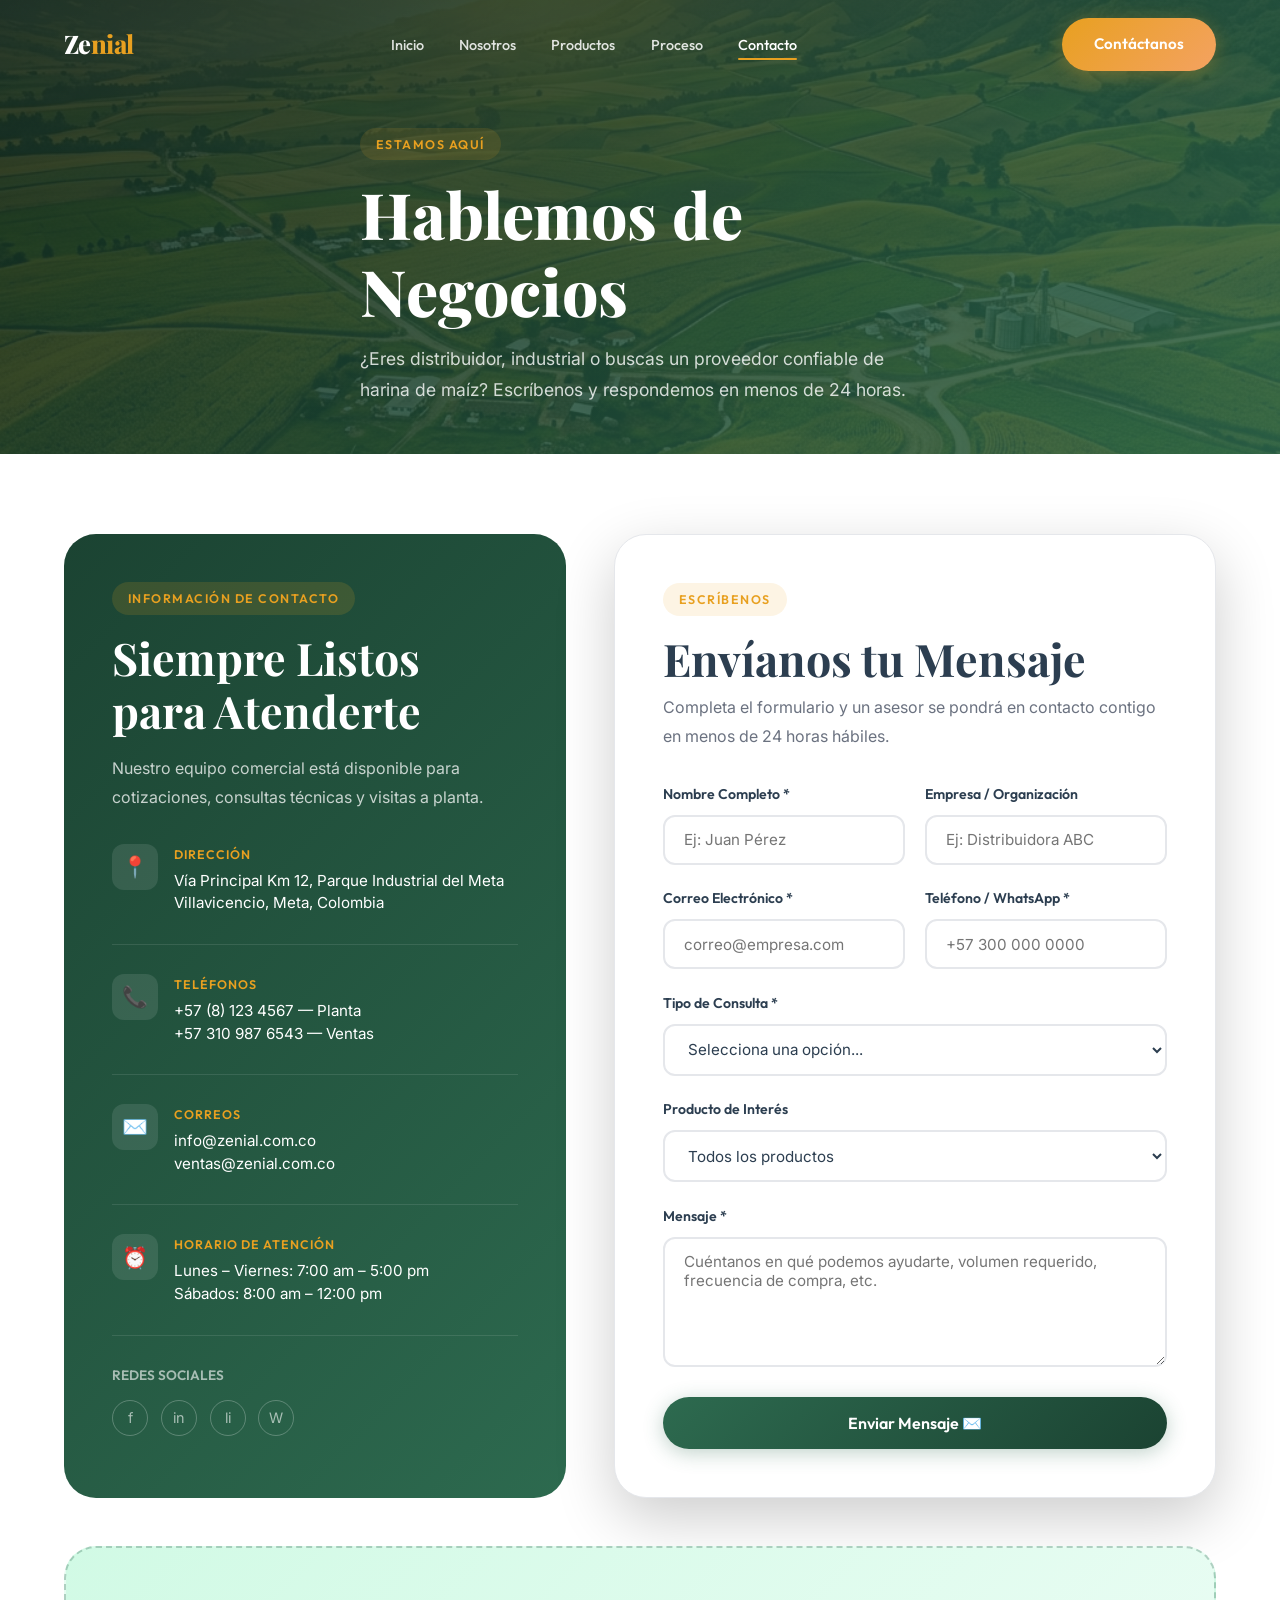
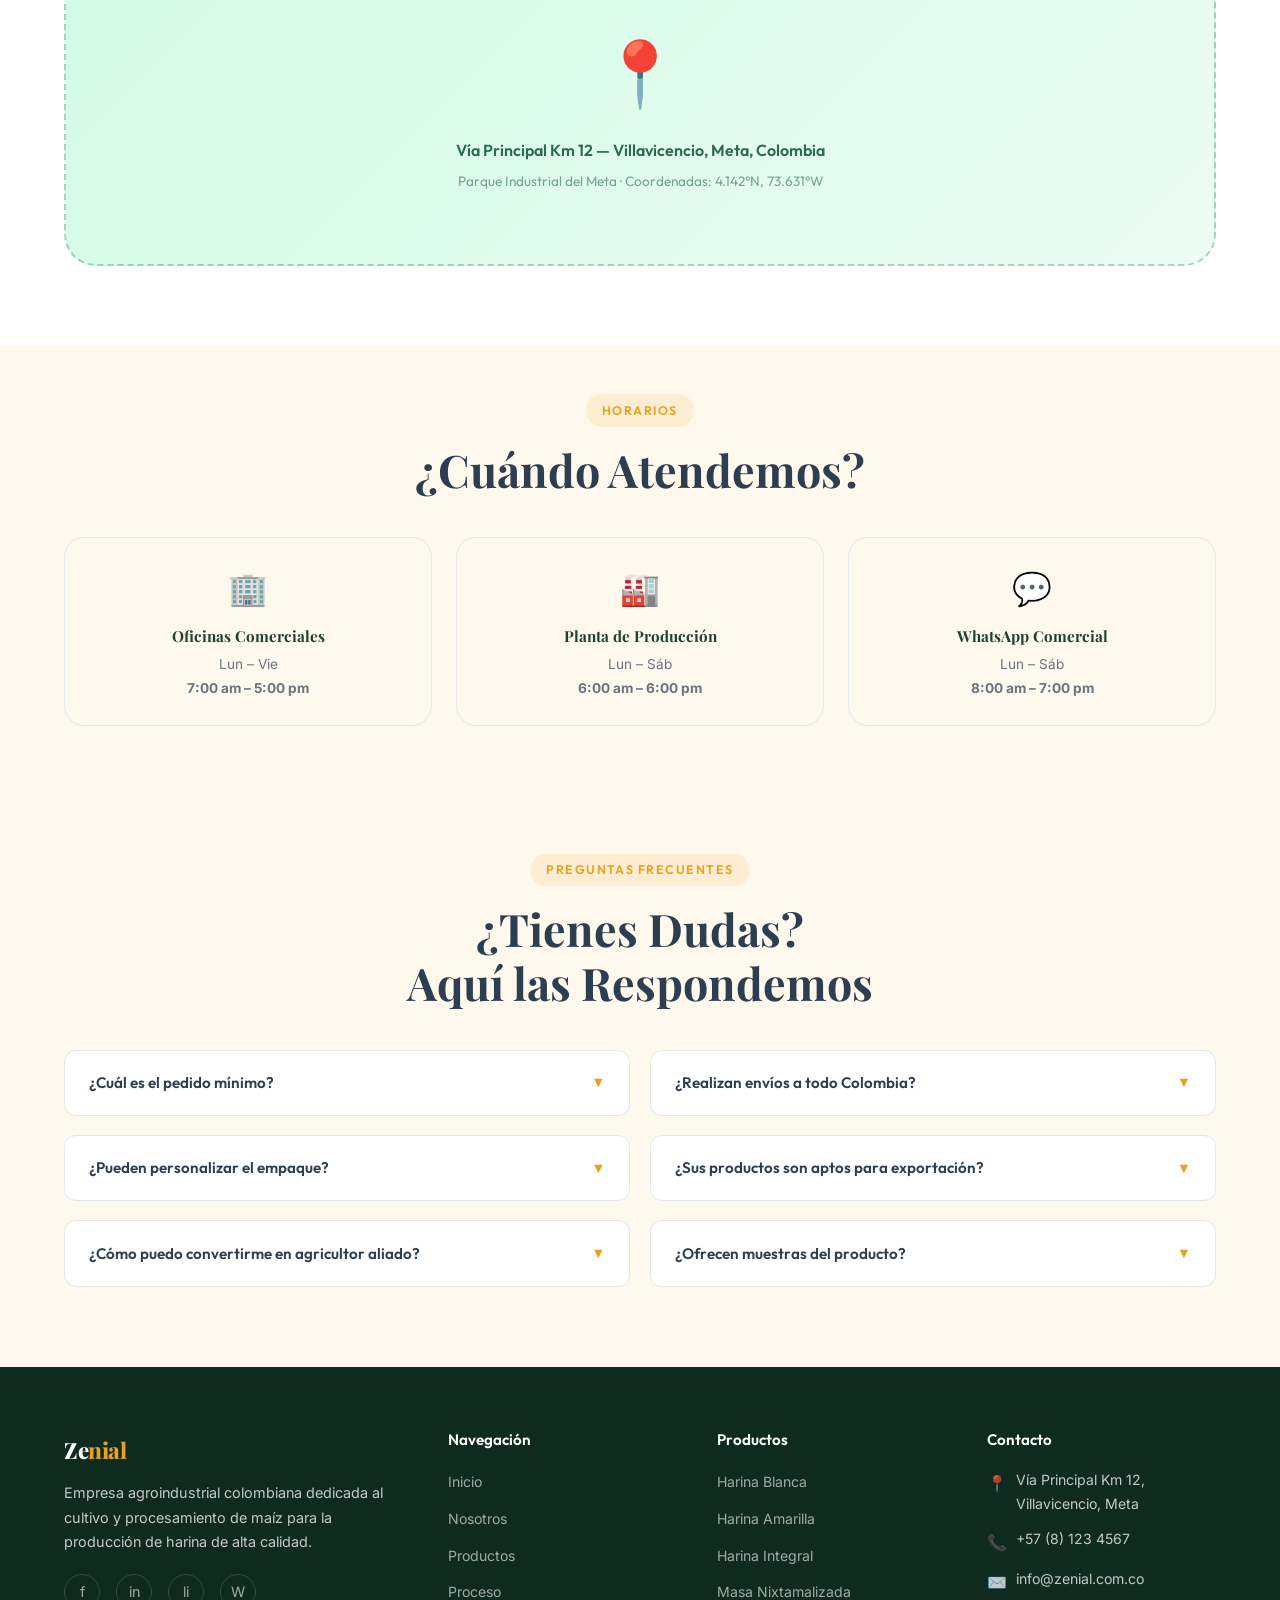
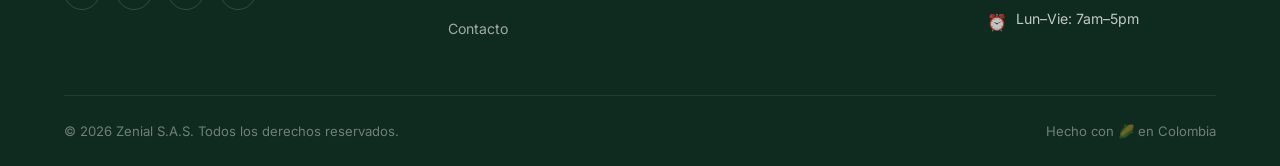
==== contacto.html @ 9efb4933 "first commit" ====
<!DOCTYPE html>
<html lang="es">
<head>
  <meta charset="UTF-8" />
  <meta name="viewport" content="width=device-width, initial-scale=1.0" />
  <meta name="description" content="Contáctanos en Zenial. Solicita cotización, agenda una visita o resuelve tus dudas sobre nuestros productos de harina de maíz." />
  <title>Contacto | Zenial — Hablemos de Negocios</title>
  <link rel="stylesheet" href="css/styles.css" />
  <style>
    .contacto-layout { display:grid; grid-template-columns:1fr 1.2fr; gap:3rem; align-items:start; }
    .contact-info-card {
      background:linear-gradient(135deg,var(--color-dark),var(--color-secondary));
      border-radius:var(--radius-xl); padding:3rem;
      color:var(--color-white); height:100%;
    }
    .contact-info-card h2 { color:var(--color-white); margin-bottom:1rem; }
    .contact-info-card > p { color:rgba(255,255,255,.75); margin-bottom:2rem; }
    .cinfo-item {
      display:flex; align-items:flex-start; gap:1rem;
      margin-bottom:1.8rem;
      padding-bottom:1.8rem;
      border-bottom:1px solid rgba(255,255,255,.1);
    }
    .cinfo-item:last-of-type { border-bottom:none; }
    .cinfo-icon {
      width:46px; height:46px; border-radius:12px;
      background:rgba(255,255,255,.1);
      display:flex; align-items:center; justify-content:center;
      font-size:1.3rem; flex-shrink:0;
    }
    .cinfo-label { font-family:var(--font-accent); font-size:.78rem; font-weight:600; text-transform:uppercase; letter-spacing:.08em; color:var(--color-primary); margin-bottom:.3rem; }
    .cinfo-val   { font-size:.95rem; color:var(--color-white); line-height:1.5; }

    .form-card {
      background:var(--color-white); border-radius:var(--radius-xl);
      box-shadow:var(--shadow-xl); padding:3rem;
      border:1px solid var(--color-border);
    }
    .form-card h2 { margin-bottom:.5rem; }
    .form-card > p { color:var(--color-text-light); margin-bottom:2rem; }

    .mapa-placeholder {
      background:linear-gradient(135deg,#D1FAE5,#ECFDF5);
      border-radius:var(--radius-xl); height:320px;
      display:flex; flex-direction:column; align-items:center; justify-content:center;
      font-size:4rem; color:var(--color-secondary);
      border:2px dashed rgba(45,106,79,.3);
      margin-top:3rem;
    }
    .mapa-placeholder p { font-size:1rem; color:var(--color-secondary); margin-top:.5rem; font-family:var(--font-accent); font-weight:600; }

    .horarios-grid { display:grid; grid-template-columns:repeat(3,1fr); gap:1.5rem; margin-top:2.5rem; }
    .horario-card {
      background:var(--color-light); border-radius:var(--radius-lg);
      padding:1.5rem; text-align:center; border:1px solid var(--color-border);
    }
    .horario-icon { font-size:2rem; margin-bottom:.7rem; }
    .horario-card h4 { font-size:.95rem; margin-bottom:.4rem; color:var(--color-dark); }
    .horario-card p  { font-size:.85rem; color:var(--color-text-light); }

    .faq-section { background:var(--color-light); padding:5rem 0; }
    .faq-grid { display:grid; grid-template-columns:1fr 1fr; gap:1.2rem; margin-top:2.5rem; }
    .faq-item {
      background:var(--color-white); border-radius:var(--radius-md);
      border:1px solid var(--color-border); overflow:hidden;
    }
    .faq-question {
      display:flex; align-items:center; justify-content:space-between;
      padding:1.2rem 1.5rem; cursor:pointer;
      font-family:var(--font-accent); font-weight:600; font-size:.95rem;
      transition:var(--transition);
    }
    .faq-question:hover { background:var(--color-light); }
    .faq-question .faq-arrow { transition:var(--transition); font-size:.9rem; color:var(--color-primary); }
    .faq-item.open .faq-question { color:var(--color-secondary); }
    .faq-item.open .faq-arrow  { transform:rotate(180deg); }
    .faq-answer {
      max-height:0; overflow:hidden; transition:max-height .35s ease;
      padding:0 1.5rem; font-size:.9rem; color:var(--color-text-light); line-height:1.7;
    }
    .faq-item.open .faq-answer { max-height:200px; padding:0 1.5rem 1.2rem; }
  </style>
</head>
<body>

  <!-- ══ NAVBAR ══ -->
  <nav class="navbar scrolled" id="navbar">
    <div class="container">
      <a href="index.html" class="nav-logo">
        <img src="assets/logo.png" alt="Logo Zenial" onerror="this.style.display='none'">
        <span class="nav-logo-text">Ze<span>nial</span></span>
      </a>
      <ul class="nav-links" id="navLinks">
        <li><a href="index.html">Inicio</a></li>
        <li><a href="nosotros.html">Nosotros</a></li>
        <li><a href="productos.html">Productos</a></li>
        <li><a href="proceso.html">Proceso</a></li>
        <li><a href="contacto.html" class="active">Contacto</a></li>
      </ul>
      <a href="contacto.html" class="btn btn-primary nav-cta">Contáctanos</a>
      <button class="hamburger" id="hamburger" aria-label="Menú">
        <span></span><span></span><span></span>
      </button>
    </div>
  </nav>

  <!-- ══ PAGE HERO ══ -->
  <section class="page-hero">
    <div class="container">
      <div class="page-hero-content">
        <span class="section-tag">Estamos Aquí</span>
        <h1>Hablemos de<br>Negocios</h1>
        <p>¿Eres distribuidor, industrial o buscas un proveedor confiable de harina de maíz? Escríbenos y respondemos en menos de 24 horas.</p>
      </div>
    </div>
  </section>

  <!-- ══ CONTACTO PRINCIPAL ══ -->
  <section class="section">
    <div class="container">
      <div class="contacto-layout">

        <!-- Info -->
        <div class="contact-info-card reveal-left">
          <span class="section-tag" style="color:var(--color-primary);background:rgba(232,160,32,.15);">Información de Contacto</span>
          <h2>Siempre Listos<br>para Atenderte</h2>
          <p>Nuestro equipo comercial está disponible para cotizaciones, consultas técnicas y visitas a planta.</p>

          <div class="cinfo-item">
            <div class="cinfo-icon">📍</div>
            <div>
              <div class="cinfo-label">Dirección</div>
              <div class="cinfo-val">Vía Principal Km 12, Parque Industrial del Meta<br>Villavicencio, Meta, Colombia</div>
            </div>
          </div>
          <div class="cinfo-item">
            <div class="cinfo-icon">📞</div>
            <div>
              <div class="cinfo-label">Teléfonos</div>
              <div class="cinfo-val">+57 (8) 123 4567 — Planta<br>+57 310 987 6543 — Ventas</div>
            </div>
          </div>
          <div class="cinfo-item">
            <div class="cinfo-icon">✉️</div>
            <div>
              <div class="cinfo-label">Correos</div>
              <div class="cinfo-val">info@zenial.com.co<br>ventas@zenial.com.co</div>
            </div>
          </div>
          <div class="cinfo-item">
            <div class="cinfo-icon">⏰</div>
            <div>
              <div class="cinfo-label">Horario de Atención</div>
              <div class="cinfo-val">Lunes – Viernes: 7:00 am – 5:00 pm<br>Sábados: 8:00 am – 12:00 pm</div>
            </div>
          </div>

          <div style="margin-top:1rem;">
            <div style="color:rgba(255,255,255,.6);font-size:.85rem;margin-bottom:.8rem;font-family:var(--font-accent);font-weight:600;">REDES SOCIALES</div>
            <div style="display:flex;gap:.8rem;">
              <a href="#" class="social-link" style="border-color:rgba(255,255,255,.25);" aria-label="Facebook">f</a>
              <a href="#" class="social-link" style="border-color:rgba(255,255,255,.25);" aria-label="Instagram">in</a>
              <a href="#" class="social-link" style="border-color:rgba(255,255,255,.25);" aria-label="LinkedIn">li</a>
              <a href="#" class="social-link" style="border-color:rgba(255,255,255,.25);" aria-label="WhatsApp">W</a>
            </div>
          </div>
        </div>

        <!-- Formulario -->
        <div class="form-card reveal-right">
          <span class="section-tag">Escríbenos</span>
          <h2>Envíanos tu Mensaje</h2>
          <p>Completa el formulario y un asesor se pondrá en contacto contigo en menos de 24 horas hábiles.</p>

          <form id="contact-form" novalidate>
            <div class="form-grid">
              <div class="form-group">
                <label for="nombre">Nombre Completo *</label>
                <input type="text" id="nombre" name="nombre" class="form-control" placeholder="Ej: Juan Pérez" required />
              </div>
              <div class="form-group">
                <label for="empresa">Empresa / Organización</label>
                <input type="text" id="empresa" name="empresa" class="form-control" placeholder="Ej: Distribuidora ABC" />
              </div>
            </div>
            <div class="form-grid">
              <div class="form-group">
                <label for="email">Correo Electrónico *</label>
                <input type="email" id="email" name="email" class="form-control" placeholder="correo@empresa.com" required />
              </div>
              <div class="form-group">
                <label for="telefono">Teléfono / WhatsApp *</label>
                <input type="tel" id="telefono" name="telefono" class="form-control" placeholder="+57 300 000 0000" required />
              </div>
            </div>
            <div class="form-group">
              <label for="tipo">Tipo de Consulta *</label>
              <select id="tipo" name="tipo" class="form-control" required>
                <option value="">Selecciona una opción...</option>
                <option value="cotizacion">Solicitud de Cotización</option>
                <option value="distribuidor">Ser Distribuidor</option>
                <option value="visita">Agendar Visita a Planta</option>
                <option value="tecnica">Consulta Técnica</option>
                <option value="agricola">Agricultor Aliado</option>
                <option value="otro">Otro</option>
              </select>
            </div>
            <div class="form-group">
              <label for="producto">Producto de Interés</label>
              <select id="producto" name="producto" class="form-control">
                <option value="">Todos los productos</option>
                <option value="blanca">Harina Precocida Blanca</option>
                <option value="amarilla">Harina Precocida Amarilla</option>
                <option value="integral">Harina Integral</option>
                <option value="nixtamal">Masa Nixtamalizada</option>
                <option value="grits">Grits de Maíz Industrial</option>
              </select>
            </div>
            <div class="form-group">
              <label for="mensaje">Mensaje *</label>
              <textarea id="mensaje" name="mensaje" class="form-control" placeholder="Cuéntanos en qué podemos ayudarte, volumen requerido, frecuencia de compra, etc." required></textarea>
            </div>
            <button type="submit" class="btn btn-green" style="width:100%;justify-content:center;font-size:1rem;padding:1rem;">
              Enviar Mensaje ✉️
            </button>
            <div id="form-message" class="form-msg"></div>
          </form>
        </div>
      </div>

      <!-- Mapa -->
      <div class="mapa-placeholder reveal">
        <span>📍</span>
        <p>Vía Principal Km 12 — Villavicencio, Meta, Colombia</p>
        <p style="font-size:.85rem;color:rgba(45,106,79,.6);font-weight:400;margin-top:.3rem;">Parque Industrial del Meta · Coordenadas: 4.142°N, 73.631°W</p>
      </div>
    </div>
  </section>

  <!-- ══ HORARIOS ══ -->
  <section class="section-sm bg-light">
    <div class="container">
      <div class="text-center reveal" style="margin-bottom:1rem;">
        <span class="section-tag">Horarios</span>
        <h2 class="section-title">¿Cuándo Atendemos?</h2>
      </div>
      <div class="horarios-grid">
        <div class="horario-card reveal">
          <div class="horario-icon">🏢</div>
          <h4>Oficinas Comerciales</h4>
          <p>Lun – Vie<br><strong>7:00 am – 5:00 pm</strong></p>
        </div>
        <div class="horario-card reveal">
          <div class="horario-icon">🏭</div>
          <h4>Planta de Producción</h4>
          <p>Lun – Sáb<br><strong>6:00 am – 6:00 pm</strong></p>
        </div>
        <div class="horario-card reveal">
          <div class="horario-icon">💬</div>
          <h4>WhatsApp Comercial</h4>
          <p>Lun – Sáb<br><strong>8:00 am – 7:00 pm</strong></p>
        </div>
      </div>
    </div>
  </section>

  <!-- ══ FAQ ══ -->
  <section class="faq-section">
    <div class="container">
      <div class="text-center reveal">
        <span class="section-tag">Preguntas Frecuentes</span>
        <h2 class="section-title">¿Tienes Dudas?<br>Aquí las Respondemos</h2>
      </div>
      <div class="faq-grid">
        <div class="faq-item reveal">
          <div class="faq-question">¿Cuál es el pedido mínimo? <span class="faq-arrow">▼</span></div>
          <div class="faq-answer">Para clientes industriales manejamos pedidos desde 500 kg. Para distribuidores minoristas, el mínimo es 25 kg por referencia. Contáctanos para negociar condiciones especiales según volumen.</div>
        </div>
        <div class="faq-item reveal">
          <div class="faq-question">¿Realizan envíos a todo Colombia? <span class="faq-arrow">▼</span></div>
          <div class="faq-answer">Sí, tenemos cobertura nacional a través de nuestra red de distribución propia y alianzas logísticas. Los tiempos de entrega varían entre 2 y 5 días hábiles según la región.</div>
        </div>
        <div class="faq-item reveal">
          <div class="faq-question">¿Pueden personalizar el empaque? <span class="faq-arrow">▼</span></div>
          <div class="faq-answer">Absolutamente. Ofrecemos servicio de maquila con empaque personalizado bajo la marca del cliente para pedidos de 5 toneladas o más. Diseñamos el empaque junto con tu equipo de marketing.</div>
        </div>
        <div class="faq-item reveal">
          <div class="faq-question">¿Sus productos son aptos para exportación? <span class="faq-arrow">▼</span></div>
          <div class="faq-answer">Sí. Contamos con habilitación sanitaria para exportación otorgada por el INVIMA y experiencia exportando a Ecuador, Venezuela, Panamá, Costa Rica y República Dominicana.</div>
        </div>
        <div class="faq-item reveal">
          <div class="faq-question">¿Cómo puedo convertirme en agricultor aliado? <span class="faq-arrow">▼</span></div>
          <div class="faq-answer">Trabajamos con agricultores de la región que cuenten con terrenos propios o arrendados, acceso a agua y disposición para adoptar buenas prácticas agrícolas. Contáctanos para agendar una visita de evaluación sin costo.</div>
        </div>
        <div class="faq-item reveal">
          <div class="faq-question">¿Ofrecen muestras del producto? <span class="faq-arrow">▼</span></div>
          <div class="faq-answer">Sí. Para clientes potenciales con volúmenes de compra superiores a 2 toneladas mensuales, enviamos muestras representativas de cada línea de producto sin costo. El envío puede tener un cargo logístico según la distancia.</div>
        </div>
      </div>
    </div>
  </section>

  <!-- ══ FOOTER ══ -->
  <footer class="footer">
    <div class="container">
      <div class="footer-grid">
        <div class="footer-brand">
          <div class="nav-logo-text">Ze<span style="color:var(--color-primary)">nial</span></div>
          <p>Empresa agroindustrial colombiana dedicada al cultivo y procesamiento de maíz para la producción de harina de alta calidad.</p>
          <div class="footer-socials" style="margin-top:1.2rem;">
            <a href="#" class="social-link" aria-label="Facebook">f</a>
            <a href="#" class="social-link" aria-label="Instagram">in</a>
            <a href="#" class="social-link" aria-label="LinkedIn">li</a>
            <a href="#" class="social-link" aria-label="WhatsApp">W</a>
          </div>
        </div>
        <div class="footer-col">
          <h4>Navegación</h4>
          <ul>
            <li><a href="index.html">Inicio</a></li>
            <li><a href="nosotros.html">Nosotros</a></li>
            <li><a href="productos.html">Productos</a></li>
            <li><a href="proceso.html">Proceso</a></li>
            <li><a href="contacto.html">Contacto</a></li>
          </ul>
        </div>
        <div class="footer-col">
          <h4>Productos</h4>
          <ul>
            <li><a href="productos.html">Harina Blanca</a></li>
            <li><a href="productos.html">Harina Amarilla</a></li>
            <li><a href="productos.html">Harina Integral</a></li>
            <li><a href="productos.html">Masa Nixtamalizada</a></li>
          </ul>
        </div>
        <div class="footer-col">
          <h4>Contacto</h4>
          <div class="footer-contact-item"><span class="icon">📍</span><span>Vía Principal Km 12, Villavicencio, Meta</span></div>
          <div class="footer-contact-item"><span class="icon">📞</span><span>+57 (8) 123 4567</span></div>
          <div class="footer-contact-item"><span class="icon">✉️</span><span>info@zenial.com.co</span></div>
          <div class="footer-contact-item"><span class="icon">⏰</span><span>Lun–Vie: 7am–5pm</span></div>
        </div>
      </div>
      <div class="footer-bottom">
        <span>© 2026 Zenial S.A.S. Todos los derechos reservados.</span>
        <span>Hecho con 🌽 en Colombia</span>
      </div>
    </div>
  </footer>

  <script src="js/main.js"></script>
  <script>
    // FAQ Accordion
    document.querySelectorAll('.faq-question').forEach(q => {
      q.addEventListener('click', () => {
        const item = q.parentElement;
        const wasOpen = item.classList.contains('open');
        document.querySelectorAll('.faq-item').forEach(i => i.classList.remove('open'));
        if (!wasOpen) item.classList.add('open');
      });
    });
  </script>
</body>
</html>
---- css/styles.css ----
/* ===================================================
   ZENIAL — Sistema de Diseño Global
   Paleta: Verde Campo + Dorado Maíz
=================================================== */

/* Google Fonts */
@import url('https://fonts.googleapis.com/css2?family=Playfair+Display:wght@400;600;700;800&family=Inter:wght@300;400;500;600&family=Outfit:wght@300;400;600;700&display=swap');

/* ─── Variables / Tokens ─── */
:root {
  --color-primary:    #E8A020;
  --color-primary-dk: #C07810;
  --color-secondary:  #2D6A4F;
  --color-dark:       #1B4332;
  --color-darker:     #0f2b20;
  --color-accent:     #F4A261;
  --color-light:      #FFF8EC;
  --color-cream:      #FEF3C7;
  --color-text:       #2C3E50;
  --color-text-light: #6B7280;
  --color-white:      #FFFFFF;
  --color-border:     #E5E7EB;

  --font-heading: 'Playfair Display', Georgia, serif;
  --font-body:    'Inter', sans-serif;
  --font-accent:  'Outfit', sans-serif;

  --shadow-sm:  0 1px 3px rgba(0,0,0,.08), 0 1px 2px rgba(0,0,0,.05);
  --shadow-md:  0 4px 16px rgba(0,0,0,.10);
  --shadow-lg:  0 10px 40px rgba(0,0,0,.15);
  --shadow-xl:  0 20px 60px rgba(0,0,0,.20);

  --radius-sm:  6px;
  --radius-md:  12px;
  --radius-lg:  20px;
  --radius-xl:  32px;

  --transition: .3s cubic-bezier(.4,0,.2,1);
  --max-width:  1200px;
}

/* ─── Reset ─── */
*, *::before, *::after { box-sizing: border-box; margin: 0; padding: 0; }
html { scroll-behavior: smooth; font-size: 16px; }
body {
  font-family: var(--font-body);
  color: var(--color-text);
  background: var(--color-white);
  line-height: 1.7;
  overflow-x: hidden;
}
img { max-width: 100%; display: block; }
a  { text-decoration: none; color: inherit; }
ul { list-style: none; }
button { cursor: pointer; border: none; outline: none; background: transparent; }

/* ─── Utilidades ─── */
.container { max-width: var(--max-width); margin: 0 auto; padding: 0 1.5rem; }
.section    { padding: 5rem 0; }
.section-sm { padding: 3rem 0; }
.text-center { text-align: center; }
.text-gold   { color: var(--color-primary); }
.text-green  { color: var(--color-secondary); }
.bg-light    { background: var(--color-light); }
.bg-dark     { background: var(--color-dark); }

/* ─── Tipografía ─── */
h1,h2,h3,h4,h5 { font-family: var(--font-heading); line-height: 1.2; }
h1 { font-size: clamp(2.2rem, 5vw, 4rem); font-weight: 800; }
h2 { font-size: clamp(1.8rem, 3.5vw, 2.8rem); font-weight: 700; }
h3 { font-size: clamp(1.2rem, 2vw, 1.6rem); font-weight: 600; }
p  { font-size: 1rem; line-height: 1.8; }

.section-tag {
  display: inline-block;
  font-family: var(--font-accent);
  font-size: .78rem;
  font-weight: 600;
  letter-spacing: .12em;
  text-transform: uppercase;
  color: var(--color-primary);
  background: rgba(232,160,32,.12);
  padding: .35rem 1rem;
  border-radius: 50px;
  margin-bottom: 1rem;
}

.section-title {
  font-family: var(--font-heading);
  margin-bottom: 1rem;
}

.section-subtitle {
  color: var(--color-text-light);
  font-size: 1.05rem;
  max-width: 600px;
  margin: 0 auto 3rem;
}

/* ─── Botones ─── */
.btn {
  display: inline-flex;
  align-items: center;
  gap: .5rem;
  font-family: var(--font-accent);
  font-weight: 600;
  font-size: .95rem;
  padding: .85rem 2rem;
  border-radius: 50px;
  transition: var(--transition);
  position: relative;
  overflow: hidden;
}
.btn-primary {
  background: linear-gradient(135deg, var(--color-primary), var(--color-accent));
  color: var(--color-white);
  box-shadow: 0 4px 20px rgba(232,160,32,.35);
}
.btn-primary:hover {
  transform: translateY(-2px);
  box-shadow: 0 8px 30px rgba(232,160,32,.5);
}
.btn-outline {
  border: 2px solid var(--color-white);
  color: var(--color-white);
}
.btn-outline:hover {
  background: var(--color-white);
  color: var(--color-dark);
  transform: translateY(-2px);
}
.btn-green {
  background: linear-gradient(135deg, var(--color-secondary), var(--color-dark));
  color: var(--color-white);
  box-shadow: 0 4px 20px rgba(45,106,79,.3);
}
.btn-green:hover { transform: translateY(-2px); box-shadow: 0 8px 30px rgba(45,106,79,.45); }

/* ─── NAVBAR ─── */
.navbar {
  position: fixed;
  top: 0; left: 0; right: 0;
  z-index: 1000;
  padding: 1.1rem 0;
  transition: var(--transition);
}
.navbar.scrolled {
  background: rgba(27,67,50,.96);
  backdrop-filter: blur(16px);
  box-shadow: var(--shadow-md);
  padding: .75rem 0;
}
.navbar .container {
  display: flex;
  align-items: center;
  justify-content: space-between;
}
.nav-logo {
  display: flex;
  align-items: center;
  gap: .75rem;
}
.nav-logo img {
  height: 46px;
  width: auto;
  filter: drop-shadow(0 2px 6px rgba(0,0,0,.3));
}
.nav-logo-text {
  font-family: var(--font-heading);
  font-size: 1.6rem;
  font-weight: 800;
  color: var(--color-white);
  letter-spacing: -.02em;
}
.nav-logo-text span { color: var(--color-primary); }
.nav-links {
  display: flex;
  align-items: center;
  gap: 2.2rem;
}
.nav-links a {
  font-family: var(--font-accent);
  font-size: .9rem;
  font-weight: 500;
  color: rgba(255,255,255,.85);
  transition: var(--transition);
  position: relative;
  padding-bottom: 2px;
}
.nav-links a::after {
  content: '';
  position: absolute;
  bottom: -4px; left: 0;
  width: 0; height: 2px;
  background: var(--color-primary);
  transition: var(--transition);
  border-radius: 2px;
}
.nav-links a:hover, .nav-links a.active { color: var(--color-white); }
.nav-links a:hover::after, .nav-links a.active::after { width: 100%; }
.nav-cta { margin-left: .5rem; }

.hamburger {
  display: none;
  flex-direction: column;
  gap: 5px;
  padding: .4rem;
  cursor: pointer;
}
.hamburger span {
  display: block;
  width: 26px; height: 2px;
  background: var(--color-white);
  border-radius: 2px;
  transition: var(--transition);
}
.hamburger.open span:nth-child(1) { transform: translateY(7px) rotate(45deg); }
.hamburger.open span:nth-child(2) { opacity: 0; }
.hamburger.open span:nth-child(3) { transform: translateY(-7px) rotate(-45deg); }

/* ─── FOOTER ─── */
.footer {
  background: var(--color-darker);
  color: rgba(255,255,255,.75);
  padding: 4rem 0 0;
}
.footer-grid {
  display: grid;
  grid-template-columns: 1.5fr 1fr 1fr 1fr;
  gap: 2.5rem;
  padding-bottom: 3rem;
  border-bottom: 1px solid rgba(255,255,255,.08);
}
.footer-brand .nav-logo-text { font-size: 1.4rem; }
.footer-brand p { margin-top: .8rem; font-size: .9rem; line-height: 1.7; }
.footer-col h4 {
  font-family: var(--font-accent);
  font-weight: 600;
  color: var(--color-white);
  margin-bottom: 1.2rem;
  font-size: .95rem;
}
.footer-col ul { display: flex; flex-direction: column; gap: .6rem; }
.footer-col ul a {
  font-size: .88rem;
  color: rgba(255,255,255,.6);
  transition: var(--transition);
}
.footer-col ul a:hover { color: var(--color-primary); padding-left: 4px; }
.footer-contact-item {
  display: flex;
  align-items: flex-start;
  gap: .6rem;
  margin-bottom: .7rem;
  font-size: .88rem;
}
.footer-contact-item .icon { font-size: 1rem; margin-top: .1rem; }
.footer-bottom {
  display: flex;
  align-items: center;
  justify-content: space-between;
  padding: 1.5rem 0;
  font-size: .82rem;
  color: rgba(255,255,255,.4);
}
.footer-socials { display: flex; gap: 1rem; }
.social-link {
  width: 36px; height: 36px;
  display: flex; align-items: center; justify-content: center;
  border-radius: 50%;
  border: 1px solid rgba(255,255,255,.15);
  color: rgba(255,255,255,.6);
  font-size: .9rem;
  transition: var(--transition);
}
.social-link:hover {
  background: var(--color-primary);
  border-color: var(--color-primary);
  color: var(--color-white);
  transform: translateY(-2px);
}

/* ─── CARDS ─── */
.card {
  background: var(--color-white);
  border-radius: var(--radius-lg);
  box-shadow: var(--shadow-sm);
  border: 1px solid var(--color-border);
  transition: var(--transition);
  overflow: hidden;
}
.card:hover { transform: translateY(-6px); box-shadow: var(--shadow-lg); }
.card-img { width: 100%; height: 220px; object-fit: cover; }
.card-body { padding: 1.5rem; }
.card-tag {
  font-family: var(--font-accent);
  font-size: .75rem;
  font-weight: 600;
  color: var(--color-secondary);
  text-transform: uppercase;
  letter-spacing: .08em;
  margin-bottom: .5rem;
}
.card-title { font-size: 1.2rem; margin-bottom: .6rem; }
.card-text  { font-size: .9rem; color: var(--color-text-light); }

/* ─── HERO GENÉRICO ─── */
.page-hero {
  min-height: 42vh;
  display: flex; align-items: center;
  background: linear-gradient(135deg, var(--color-darker) 0%, var(--color-secondary) 100%);
  position: relative;
  overflow: hidden;
  padding-top: 80px;
}
.page-hero::before {
  content: '';
  position: absolute; inset: 0;
  background: url('../assets/images/hero_banner.png') center/cover no-repeat;
  opacity: .15;
}
.page-hero .container { position: relative; z-index: 1; }
.page-hero-content { padding: 3rem 0; }
.page-hero h1 { color: var(--color-white); margin-bottom: .8rem; }
.page-hero p  { color: rgba(255,255,255,.8); font-size: 1.1rem; max-width: 560px; }

/* ─── ESTADÍSTICAS ─── */
.stats-grid {
  display: grid;
  grid-template-columns: repeat(4, 1fr);
  gap: 1.5rem;
}
.stat-card {
  background: rgba(255,255,255,.06);
  border: 1px solid rgba(255,255,255,.12);
  border-radius: var(--radius-lg);
  padding: 2rem 1.5rem;
  text-align: center;
  backdrop-filter: blur(8px);
  transition: var(--transition);
}
.stat-card:hover { background: rgba(255,255,255,.1); transform: translateY(-4px); }
.stat-number {
  font-family: var(--font-heading);
  font-size: 3rem;
  font-weight: 800;
  color: var(--color-primary);
  line-height: 1;
}
.stat-suffix { font-size: 2rem; color: var(--color-primary); }
.stat-label  { font-size: .88rem; color: rgba(255,255,255,.65); margin-top: .4rem; font-family: var(--font-accent); }

/* ─── TIMELINE ─── */
.timeline { position: relative; padding-left: 3rem; }
.timeline::before {
  content: '';
  position: absolute;
  left: .85rem; top: 0; bottom: 0;
  width: 2px;
  background: linear-gradient(to bottom, var(--color-primary), var(--color-secondary));
}
.timeline-item { position: relative; margin-bottom: 3rem; }
.timeline-dot {
  position: absolute;
  left: -2.15rem;
  top: .2rem;
  width: 18px; height: 18px;
  border-radius: 50%;
  background: var(--color-primary);
  border: 3px solid var(--color-white);
  box-shadow: 0 0 0 3px var(--color-primary);
}
.timeline-year {
  font-family: var(--font-accent);
  font-size: .8rem;
  font-weight: 700;
  color: var(--color-primary);
  letter-spacing: .1em;
  margin-bottom: .3rem;
}
.timeline-item h3 { font-size: 1.15rem; margin-bottom: .4rem; }
.timeline-item p  { font-size: .92rem; color: var(--color-text-light); }

/* ─── PROCESO STEPS ─── */
.process-steps {
  display: grid;
  grid-template-columns: repeat(4, 1fr);
  gap: 0;
  position: relative;
}
.process-steps::before {
  content: '';
  position: absolute;
  top: 3.5rem; left: 12%; right: 12%;
  height: 2px;
  background: linear-gradient(90deg, var(--color-primary), var(--color-secondary));
  z-index: 0;
}
.process-step {
  text-align: center;
  padding: 1.5rem 1rem;
  position: relative;
  z-index: 1;
}
.process-icon {
  width: 72px; height: 72px;
  border-radius: 50%;
  background: linear-gradient(135deg, var(--color-primary), var(--color-accent));
  display: flex; align-items: center; justify-content: center;
  font-size: 2rem;
  margin: 0 auto 1rem;
  box-shadow: 0 6px 24px rgba(232,160,32,.35);
  transition: var(--transition);
}
.process-step:hover .process-icon { transform: scale(1.12); box-shadow: 0 10px 32px rgba(232,160,32,.5); }
.process-step h3 { font-size: 1.05rem; margin-bottom: .4rem; }
.process-step p  { font-size: .87rem; color: var(--color-text-light); }
.step-num {
  position: absolute;
  top: .5rem; right: 1.5rem;
  font-family: var(--font-heading);
  font-size: 4rem;
  font-weight: 800;
  color: rgba(232,160,32,.08);
  line-height: 1;
  pointer-events: none;
}

/* ─── FORMULARIO ─── */
.form-group { margin-bottom: 1.4rem; }
.form-group label {
  display: block;
  font-family: var(--font-accent);
  font-size: .88rem;
  font-weight: 600;
  color: var(--color-text);
  margin-bottom: .5rem;
}
.form-control {
  width: 100%;
  padding: .85rem 1.2rem;
  border: 2px solid var(--color-border);
  border-radius: var(--radius-md);
  font-family: var(--font-body);
  font-size: .95rem;
  color: var(--color-text);
  background: var(--color-white);
  transition: var(--transition);
}
.form-control:focus {
  outline: none;
  border-color: var(--color-secondary);
  box-shadow: 0 0 0 3px rgba(45,106,79,.12);
}
textarea.form-control { min-height: 130px; resize: vertical; }
.form-grid { display: grid; grid-template-columns: 1fr 1fr; gap: 1.2rem; }
.form-msg {
  padding: 1rem 1.2rem;
  border-radius: var(--radius-md);
  font-size: .9rem;
  margin-top: 1rem;
  display: none;
}
.form-msg.success { background: #D1FAE5; color: #065F46; border: 1px solid #6EE7B7; display: block; }
.form-msg.error   { background: #FEE2E2; color: #991B1B; border: 1px solid #FCA5A5; display: block; }

/* ─── ANIMACIONES SCROLL ─── */
.reveal {
  opacity: 0;
  transform: translateY(30px);
  transition: opacity .6s ease, transform .6s ease;
}
.reveal.visible { opacity: 1; transform: translateY(0); }
.reveal-left  { opacity: 0; transform: translateX(-40px); transition: opacity .6s ease, transform .6s ease; }
.reveal-right { opacity: 0; transform: translateX(40px);  transition: opacity .6s ease, transform .6s ease; }
.reveal-left.visible, .reveal-right.visible { opacity: 1; transform: translateX(0); }

/* ─── BADGES / CHIPS ─── */
.badge {
  display: inline-block;
  padding: .3rem .9rem;
  border-radius: 50px;
  font-size: .78rem;
  font-weight: 600;
  font-family: var(--font-accent);
}
.badge-gold  { background: rgba(232,160,32,.15); color: var(--color-primary-dk); }
.badge-green { background: rgba(45,106,79,.12);  color: var(--color-secondary); }

/* ─── VALORES CARDS ─── */
.valores-grid {
  display: grid;
  grid-template-columns: repeat(3, 1fr);
  gap: 1.5rem;
}
.valor-card {
  background: var(--color-white);
  border: 1px solid var(--color-border);
  border-radius: var(--radius-lg);
  padding: 2rem 1.5rem;
  transition: var(--transition);
  border-top: 4px solid var(--color-primary);
}
.valor-card:hover { transform: translateY(-5px); box-shadow: var(--shadow-md); }
.valor-icon { font-size: 2.2rem; margin-bottom: 1rem; }
.valor-card h3 { font-size: 1.1rem; margin-bottom: .5rem; color: var(--color-dark); }
.valor-card p  { font-size: .9rem; color: var(--color-text-light); }

/* ─── GLASSMORPHISM PANEL ─── */
.glass {
  background: rgba(255,255,255,.08);
  backdrop-filter: blur(16px);
  border: 1px solid rgba(255,255,255,.15);
  border-radius: var(--radius-xl);
}

/* ─── GRID UTILIDADES ─── */
.grid-2 { display: grid; grid-template-columns: 1fr 1fr; gap: 2.5rem; align-items: center; }
.grid-3 { display: grid; grid-template-columns: repeat(3, 1fr); gap: 2rem; }
.grid-4 { display: grid; grid-template-columns: repeat(4, 1fr); gap: 1.5rem; }

/* ─── PRODUCTOS ─── */
.product-card {
  background: var(--color-white);
  border-radius: var(--radius-lg);
  overflow: hidden;
  box-shadow: var(--shadow-sm);
  border: 1px solid var(--color-border);
  transition: var(--transition);
}
.product-card:hover { transform: translateY(-8px); box-shadow: var(--shadow-xl); }
.product-img {
  height: 240px;
  background: linear-gradient(135deg, var(--color-cream), #FDE68A);
  display: flex; align-items: center; justify-content: center;
  font-size: 5rem;
  position: relative;
  overflow: hidden;
}
.product-img img { width: 100%; height: 100%; object-fit: cover; }
.product-body { padding: 1.8rem; }
.product-name { font-size: 1.3rem; margin-bottom: .5rem; color: var(--color-dark); }
.product-desc { font-size: .9rem; color: var(--color-text-light); margin-bottom: 1rem; }
.product-specs { display: flex; flex-wrap: wrap; gap: .5rem; margin-bottom: 1.2rem; }

/* ─── CERTIFICACIONES ─── */
.cert-strip {
  display: flex;
  align-items: center;
  justify-content: center;
  gap: 3rem;
  padding: 2rem 0;
  flex-wrap: wrap;
}
.cert-item {
  display: flex;
  align-items: center;
  gap: .7rem;
  font-family: var(--font-accent);
  font-weight: 600;
  font-size: .9rem;
  color: var(--color-text-light);
}
.cert-icon { font-size: 1.8rem; }

/* ─── RESPONSIVE ─── */
@media (max-width: 1024px) {
  .footer-grid { grid-template-columns: 1fr 1fr; }
  .stats-grid  { grid-template-columns: repeat(2, 1fr); }
  .process-steps { grid-template-columns: repeat(2, 1fr); }
  .process-steps::before { display: none; }
  .grid-2 { gap: 1.5rem; }
}

@media (max-width: 768px) {
  .section  { padding: 3.5rem 0; }
  .nav-links { display: none; flex-direction: column; position: fixed; inset: 0; top: 0; background: var(--color-darker); padding: 5rem 2rem 2rem; gap: 1.5rem; z-index: 999; }
  .nav-links.open { display: flex; }
  .nav-links a { font-size: 1.3rem; }
  .hamburger { display: flex; z-index: 1001; }
  .nav-cta   { display: none; }
  .grid-2, .grid-3, .grid-4 { grid-template-columns: 1fr; }
  .valores-grid { grid-template-columns: 1fr 1fr; }
  .process-steps { grid-template-columns: 1fr; }
  .stats-grid { grid-template-columns: repeat(2, 1fr); }
  .footer-grid { grid-template-columns: 1fr; }
  .footer-bottom { flex-direction: column; gap: 1rem; text-align: center; }
  .form-grid { grid-template-columns: 1fr; }
}

@media (max-width: 480px) {
  .valores-grid { grid-template-columns: 1fr; }
  .stats-grid   { grid-template-columns: 1fr 1fr; }
  .cert-strip   { gap: 1.5rem; }
  h1 { font-size: 2rem; }
  h2 { font-size: 1.6rem; }
}
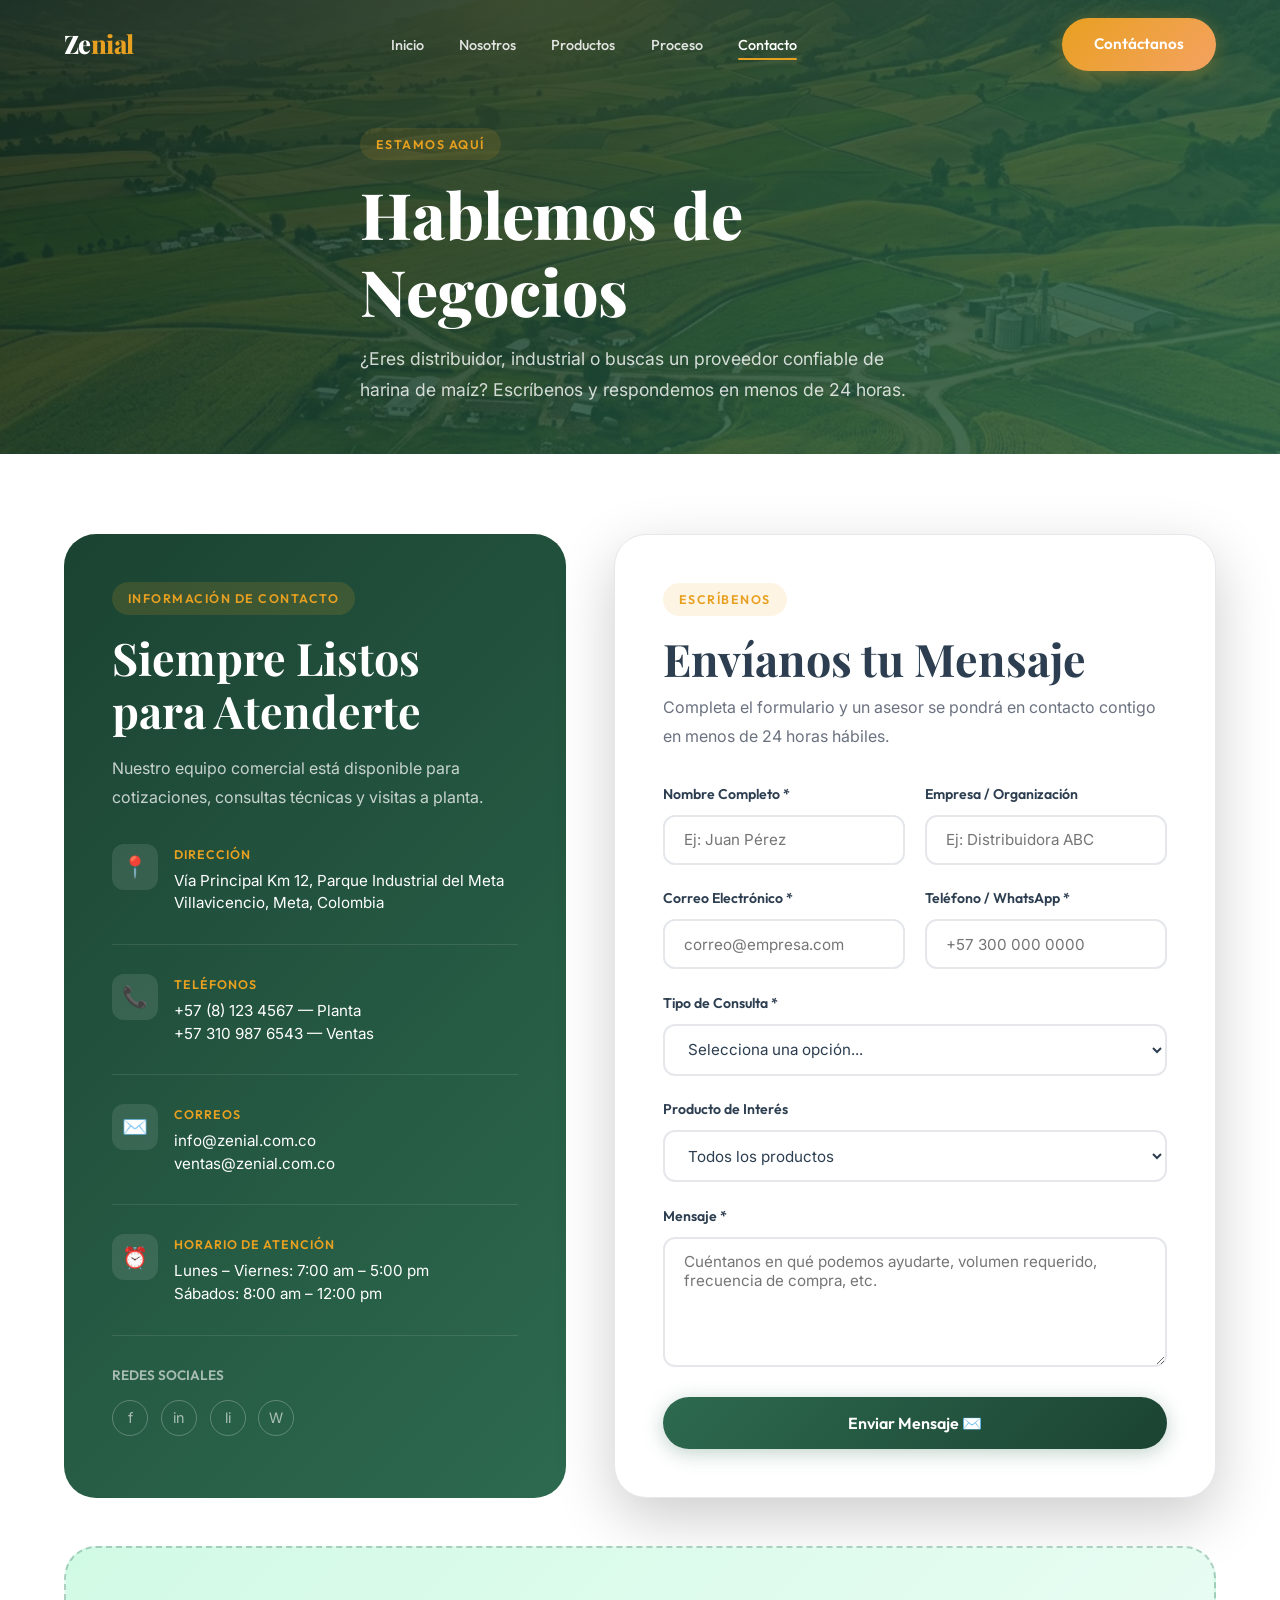
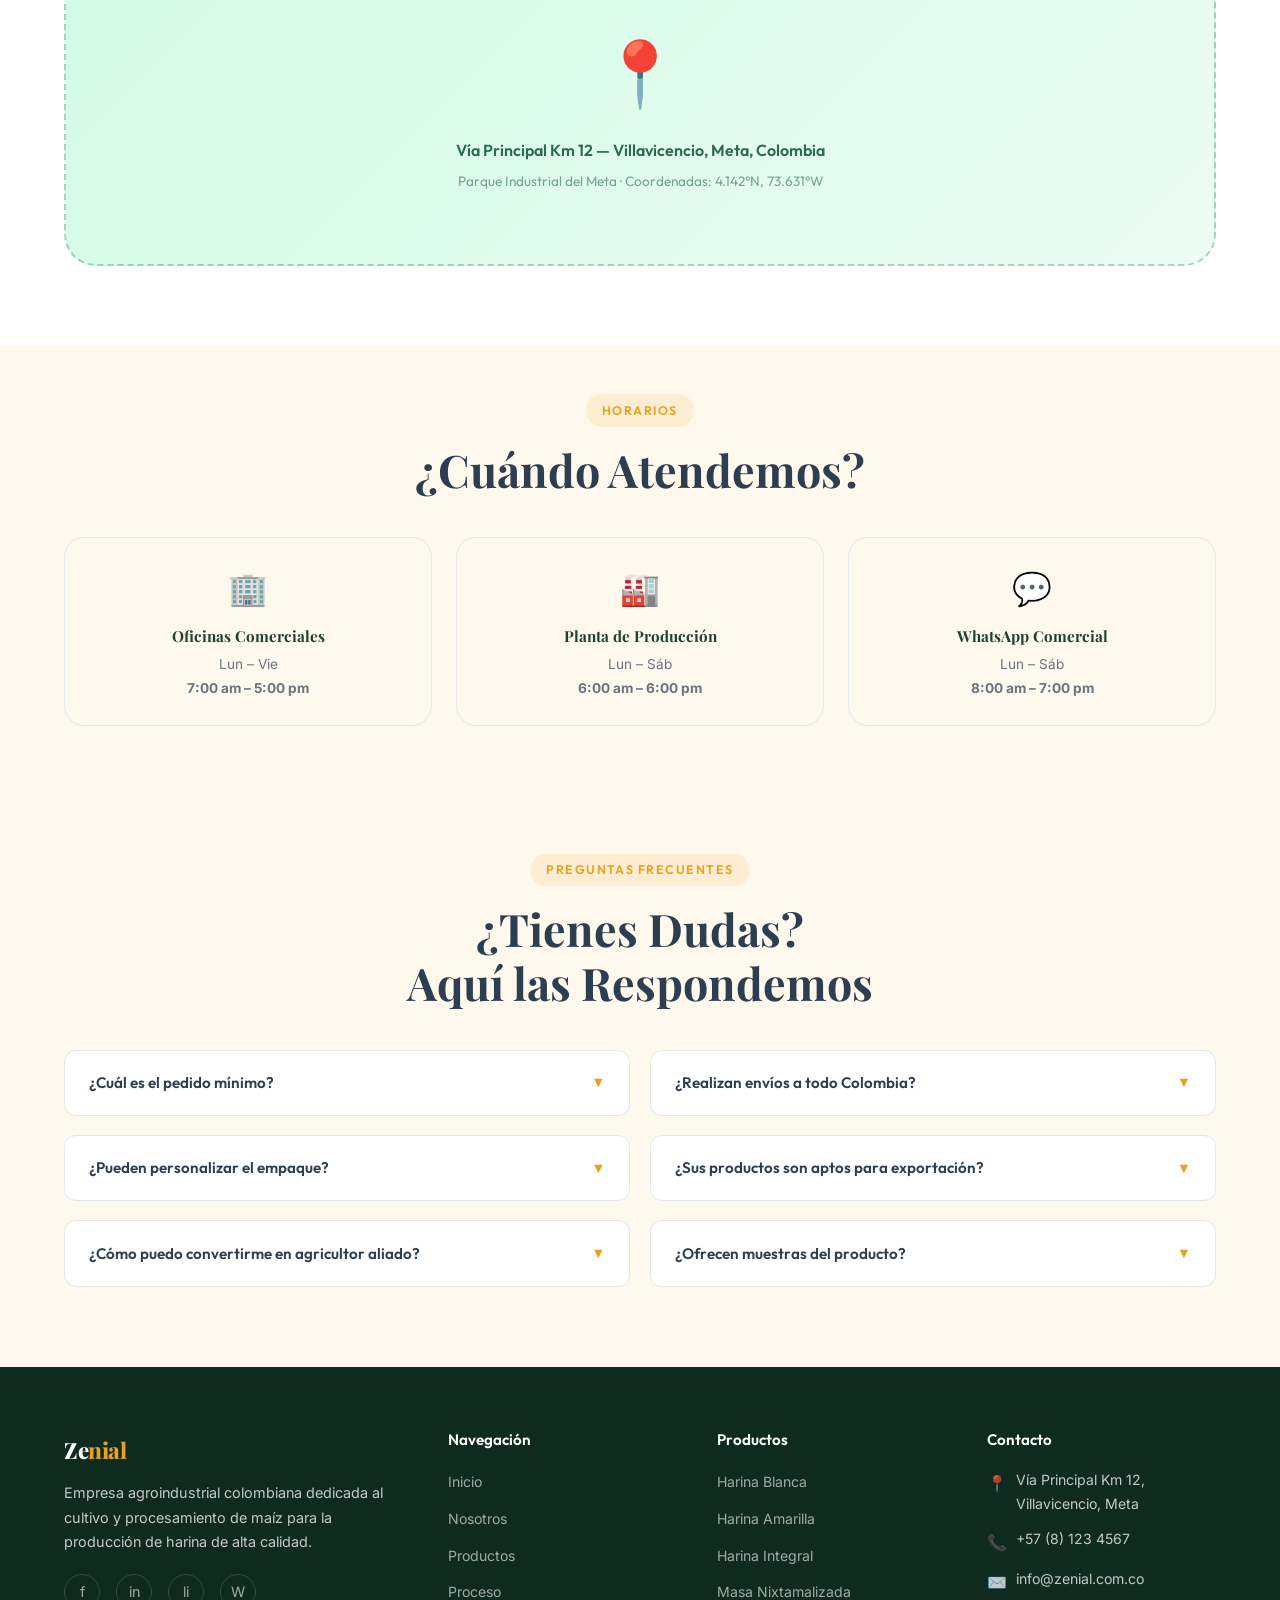
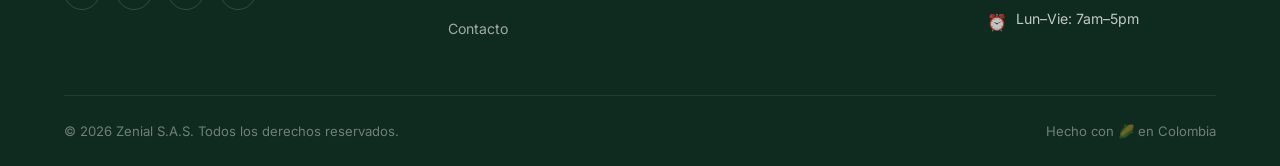
==== commit 59dff3c6: "feat: standardize design system, implement webp assets, and modernize UI layouts across all pages" ====
--- a/contacto.html
+++ b/contacto.html
@@ -87,7 +87,7 @@
   <nav class="navbar scrolled" id="navbar">
     <div class="container">
       <a href="index.html" class="nav-logo">
-        <img src="assets/logo.png" alt="Logo Zenial" onerror="this.style.display='none'">
+        <img src="assets/logo.webp" alt="Logo Zenial" onerror="this.style.display='none'">
         <span class="nav-logo-text">Ze<span>nial</span></span>
       </a>
       <ul class="nav-links" id="navLinks">
--- a/css/styles.css
+++ b/css/styles.css
@@ -316,7 +316,7 @@
 .page-hero::before {
   content: '';
   position: absolute; inset: 0;
-  background: url('../assets/images/hero_banner.png') center/cover no-repeat;
+  background: url('../assets/images/hero_banner.webp') center/cover no-repeat;
   opacity: .15;
 }
 .page-hero .container { position: relative; z-index: 1; }
